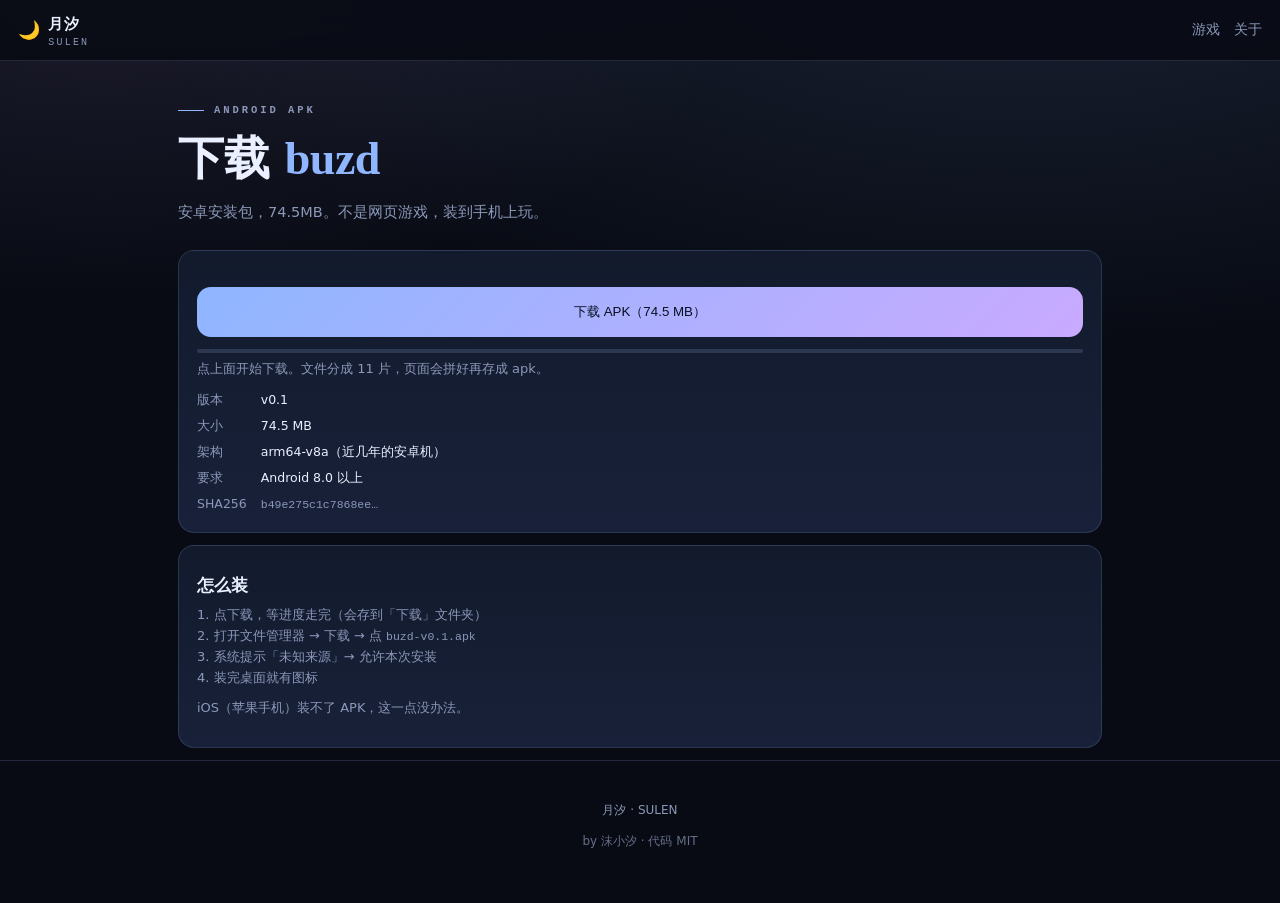
==== download/index.html @ d0d8dfad "buzd 改成安卓 APK：分片下载页 - 撤掉网页版（86MB 分片全删） - APK 74.5MB 切成 10 片放 download/，页面拼成 Blob 再存盘 - 首页卡片改成下载入口，附安" ====
<!doctype html>
<html lang="zh-CN">
<head>
<meta charset="utf-8">
<meta name="viewport" content="width=device-width, initial-scale=1, viewport-fit=cover">
<meta name="theme-color" content="#080b14">
<title>下载 buzd · 月汐 SULEN</title>
<link rel="icon" href="../assets/icon.svg" type="image/svg+xml">
<link rel="stylesheet" href="../assets/base.css">
<style>
.dl{display:block;width:100%;margin:18px 0 10px;padding:16px;border-radius:14px;border:0;cursor:pointer;
  font:800 16px/1 inherit;color:#08101f;background:linear-gradient(135deg,var(--accent),var(--accent2))}
.dl[disabled]{opacity:.6}
.bar{height:4px;border-radius:99px;background:var(--line);overflow:hidden;margin:12px 0 6px}
.bar i{display:block;height:100%;width:0;background:linear-gradient(90deg,var(--accent),var(--accent2));transition:width .3s}
.small{font-size:12px;color:var(--muted);line-height:1.8}
.kv{display:grid;grid-template-columns:auto 1fr;gap:6px 14px;font-size:12.5px;margin-top:6px}
.kv b{color:var(--muted);font-weight:500}
code{font-family:var(--mono);font-size:11.5px;word-break:break-all;color:var(--muted)}
</style>
</head>
<body>
<nav class="nav">
  <a class="brand" href="../index.html"><span class="moon">🌙</span><span>月汐<small>SULEN</small></span></a>
  <div class="nav-links"><a href="../index.html">游戏</a><a href="../about.html">关于</a></div>
</nav>

<main class="wrap">
  <header class="hero">
    <p class="eyebrow">ANDROID APK</p>
    <h1>下载 <em>buzd</em></h1>
    <p class="lead">安卓安装包，74.5MB。不是网页游戏，装到手机上玩。</p>
  </header>

  <div class="card" style="margin-bottom:12px">
    <button class="dl" id="dl" type="button">下载 APK（74.5 MB）</button>
    <div class="bar"><i id="bar"></i></div>
    <p class="small" id="st">点上面开始下载。文件分成 11 片，页面会拼好再存成 apk。</p>

    <div class="kv">
      <b>版本</b><span>v0.1</span>
      <b>大小</b><span>74.5 MB</span>
      <b>架构</b><span>arm64-v8a（近几年的安卓机）</span>
      <b>要求</b><span>Android 8.0 以上</span>
      <b>SHA256</b><span><code id="sha">b49e275c1c7868ee…</code></span>
    </div>
  </div>

  <div class="card" style="margin-bottom:12px">
    <h2>怎么装</h2>
    <p class="small">
      1. 点下载，等进度走完（会存到「下载」文件夹）<br>
      2. 打开文件管理器 → 下载 → 点 <code>buzd-v0.1.apk</code><br>
      3. 系统提示「未知来源」→ 允许本次安装<br>
      4. 装完桌面就有图标
    </p>
    <p class="small" style="margin-top:10px">iOS（苹果手机）装不了 APK，这一点没办法。</p>
  </div>
</main>

<footer><p>月汐 · SULEN</p><p style="margin-top:6px;opacity:.7">by 沫小汐 · 代码 MIT</p></footer>

<script>
(function () {
  var META = { parts: 10, size: 74521305, name: "buzd-v0.1.apk" };
  var btn = document.getElementById("dl");
  var bar = document.getElementById("bar");
  var st = document.getElementById("st");

  btn.addEventListener("click", async function () {
    btn.disabled = true;
    var chunks = [], got = 0;
    var t0 = Date.now();
    try {
      // 先读 meta（有就用真实数值）
      try {
        var m = await fetch("./meta.json", { cache: "no-store" }).then(function (r) { return r.json(); });
        META = { parts: m.parts, size: m.size, name: m.name };
      } catch (e) {}

      for (var i = 0; i < META.parts; i++) {
        st.textContent = "正在下载第 " + (i + 1) + " / " + META.parts + " 片…";
        var r = await fetch("./buzd.apk.p" + i, { cache: "no-store" });
        if (!r.ok) throw new Error("分片 " + i + " 下载失败（HTTP " + r.status + "）");
        var ab = await r.arrayBuffer();
        chunks.push(ab);
        got += ab.byteLength;
        var pct = Math.round((got / META.size) * 100);
        bar.style.width = pct + "%";
        st.textContent = "已下载 " + pct + "% · " + (got / 1048576).toFixed(1) + " / " + (META.size / 1048576).toFixed(1) + " MB";
      }

      st.textContent = "正在合成…";
      var blob = new Blob(chunks, { type: "application/vnd.android.package-archive" });
      chunks = null;
      var url = URL.createObjectURL(blob);
      var a = document.createElement("a");
      a.href = url; a.download = META.name;
      document.body.appendChild(a); a.click(); a.remove();
      setTimeout(function () { URL.revokeObjectURL(url); }, 60000);
      st.textContent = "下载完成（" + ((Date.now() - t0) / 1000).toFixed(0) + " 秒）。去「下载」文件夹里找 " + META.name;
      bar.style.width = "100%";
    } catch (e) {
      st.textContent = "失败：" + e.message + "。可以再点一次重试。";
      btn.disabled = false;
    }
  });
})();
</script>
</body>
</html>
---- assets/base.css ----
/* 月汐 SULEN · 共用样式 */
:root{
  --bg:#080b14; --bg2:#0d1322; --surface:#121a2c; --surface2:#182139;
  --ink:#eaf0ff; --muted:#8b98b8; --line:rgba(170,195,255,.16); --line2:rgba(170,195,255,.34);
  --accent:#8fb6ff; --accent2:#c9aaff; --ok:#66e0b8; --warn:#ffd166; --err:#ff8fa3;
  --mono:ui-monospace,SFMono-Regular,Menlo,Consolas,monospace;
  --serif:"Songti SC","STSong","Noto Serif CJK SC",serif;
  --nav-h:60px;
  color-scheme:dark;
}
*{box-sizing:border-box}
html,body{margin:0;padding:0}
body{
  background:
    radial-gradient(120% 80% at 80% -10%, rgba(143,182,255,.14), transparent 60%),
    radial-gradient(90% 60% at 8% 0%, rgba(201,170,255,.10), transparent 55%),
    var(--bg);
  color:var(--ink);
  font:15px/1.6 system-ui,-apple-system,"PingFang SC","Microsoft YaHei",sans-serif;
  min-height:100svh; -webkit-tap-highlight-color:transparent;
}
a{color:var(--accent);text-decoration:none}
.nav{position:sticky;top:0;z-index:30;display:flex;align-items:center;justify-content:space-between;
  gap:12px;padding:12px 18px;background:color-mix(in srgb,var(--bg) 88%,transparent);
  backdrop-filter:blur(12px);-webkit-backdrop-filter:blur(12px);border-bottom:1px solid var(--line)}
.brand{display:flex;align-items:center;gap:8px;color:var(--ink);font-weight:700;letter-spacing:.02em}
.brand .moon{font-size:18px}
.brand small{display:block;font:500 10px/1 var(--mono);color:var(--muted);letter-spacing:.22em;margin-top:2px}
.nav-links{display:flex;gap:14px;font-size:13.5px}
.nav-links a{color:var(--muted)}
.nav-links a:hover,.nav-links a.on{color:var(--ink)}
.wrap{max-width:960px;margin:0 auto;padding:0 18px}
.hero{padding:44px 0 26px}
.eyebrow{font:600 10.5px/1 var(--mono);letter-spacing:.28em;color:var(--muted);margin:0 0 14px;display:flex;align-items:center;gap:10px}
.eyebrow::before{content:"";width:26px;height:1px;background:var(--accent);display:block}
h1{margin:0 0 14px;font-size:clamp(28px,7vw,46px);line-height:1.22;letter-spacing:-.01em}
h1 em{font-style:normal;font-family:var(--serif);color:var(--accent)}
.lead{margin:0;color:var(--muted);max-width:34em;font-size:14.5px}
.games{display:grid;gap:12px;padding:8px 0 40px}
@media(min-width:680px){.games{grid-template-columns:1fr 1fr}}
.card{display:block;padding:18px;border-radius:16px;border:1px solid var(--line);
  background:linear-gradient(180deg,var(--surface),var(--surface2));color:var(--ink);
  transition:border-color .18s,transform .18s}
.card:hover{border-color:var(--line2);transform:translateY(-2px)}
.card .ico{font-size:22px}
.card h2{margin:8px 0 6px;font-size:17px}
.card p{margin:0 0 10px;color:var(--muted);font-size:13px;line-height:1.6}
.card .go{font:600 12.5px/1 var(--mono);color:var(--accent)}
.card.soon{opacity:.55;pointer-events:none}
.tag{display:inline-block;font:600 10px/1 var(--mono);padding:4px 7px;border-radius:6px;
  border:1px solid var(--line);color:var(--muted);margin-left:6px;vertical-align:2px}
.tag.new{border-color:var(--accent);color:var(--accent)}
footer{padding:28px 18px 40px;text-align:center;color:var(--muted);font-size:12px;border-top:1px solid var(--line)}

/* 游戏页通用 */
.gamepage{position:fixed;inset:0;overflow:hidden;background:#050810}
canvas{display:block;width:100%;height:100%;touch-action:none}
.hud{position:fixed;top:0;left:0;right:0;z-index:20;display:flex;align-items:center;justify-content:space-between;
  padding:10px 14px;font:600 12.5px/1 var(--mono);color:var(--ink);pointer-events:none}
.hud .back{pointer-events:auto;color:var(--ink);text-decoration:none;background:rgba(10,16,30,.6);
  border:1px solid var(--line);border-radius:999px;padding:7px 11px;backdrop-filter:blur(8px)}
.hud .score{background:rgba(10,16,30,.55);border:1px solid var(--line);border-radius:999px;padding:7px 12px}
.overlay{position:fixed;inset:0;z-index:25;display:grid;place-items:center;padding:24px;
  background:rgba(5,8,16,.82);backdrop-filter:blur(6px);text-align:center}
.overlay-inner{max-width:340px}
.overlay h2{margin:0 0 10px;font-size:22px}
.overlay p{margin:0 0 18px;color:var(--muted);font-size:13.5px;line-height:1.7}
.btn{display:inline-block;font:700 14px/1 inherit;color:#08101f;background:linear-gradient(135deg,var(--accent),var(--accent2));
  border:0;border-radius:12px;padding:13px 22px;cursor:pointer}
.btn.ghost{background:transparent;color:var(--ink);border:1px solid var(--line2)}

/* 空状态 */
.empty{grid-column:1/-1;padding:38px 22px;border:1px dashed var(--line2);border-radius:16px;text-align:center}
.empty .ico{font-size:26px;display:block;margin-bottom:10px}
.empty h2{margin:0 0 8px;font-size:17px}
.empty p{margin:0;color:var(--muted);font-size:13px;line-height:1.7}

/* 游戏卡：列表项 */
.card .meta{display:flex;gap:10px;align-items:center;font:500 11.5px/1 var(--mono);color:var(--muted);margin-top:10px}
.card .meta span{display:inline-flex;align-items:center;gap:4px}
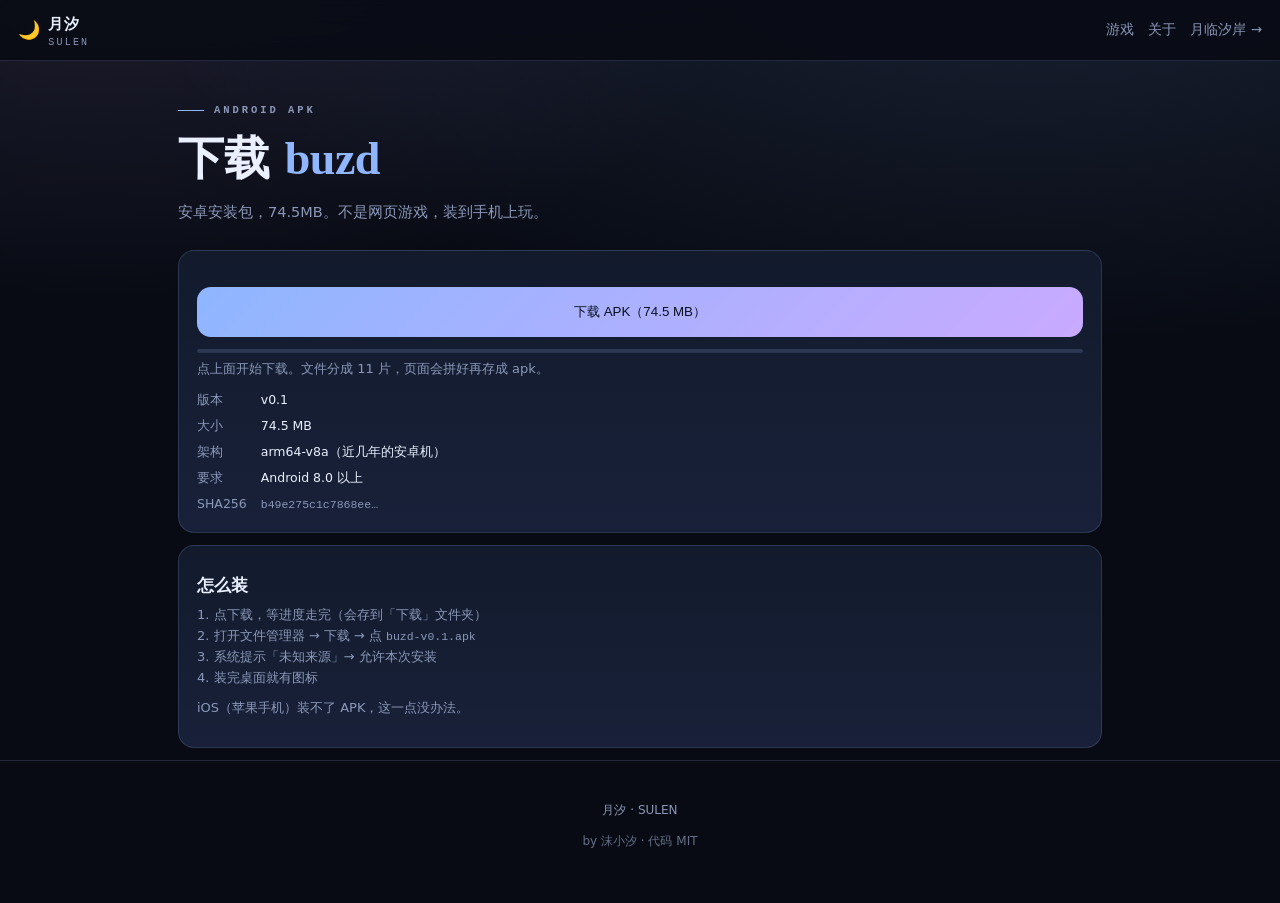
==== commit 40cd9e4c: "打通两个站：导航加「月临汐岸 →」，首页加工具站入口卡" ====
--- a/download/index.html
+++ b/download/index.html
@@ -22,7 +22,8 @@
 <body>
 <nav class="nav">
   <a class="brand" href="../index.html"><span class="moon">🌙</span><span>月汐<small>SULEN</small></span></a>
-  <div class="nav-links"><a href="../index.html">游戏</a><a href="../about.html">关于</a></div>
+  <div class="nav-links"><a href="../index.html">游戏</a><a href="../about.html">关于</a>
+    <a href="https://mxdfghsh.github.io/pocket-tools/">月临汐岸 →</a></div>
 </nav>
 
 <main class="wrap">
